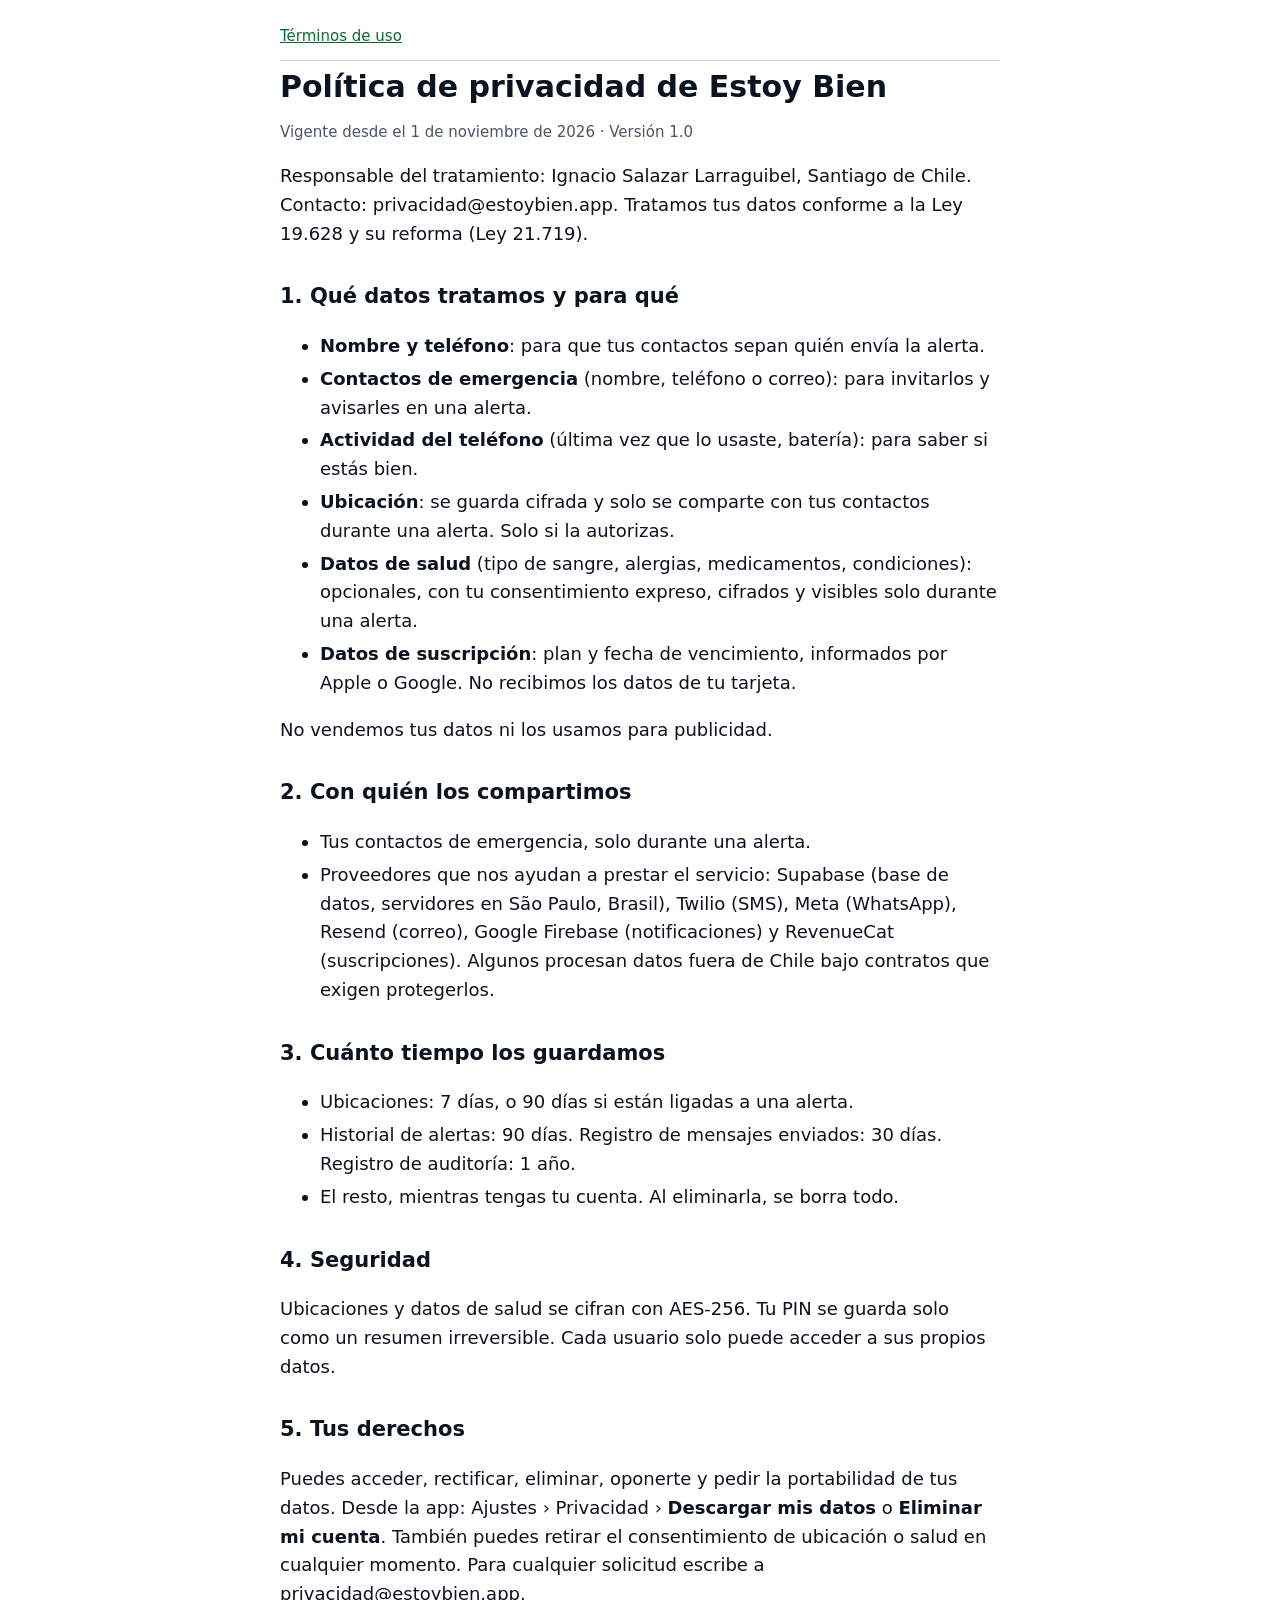
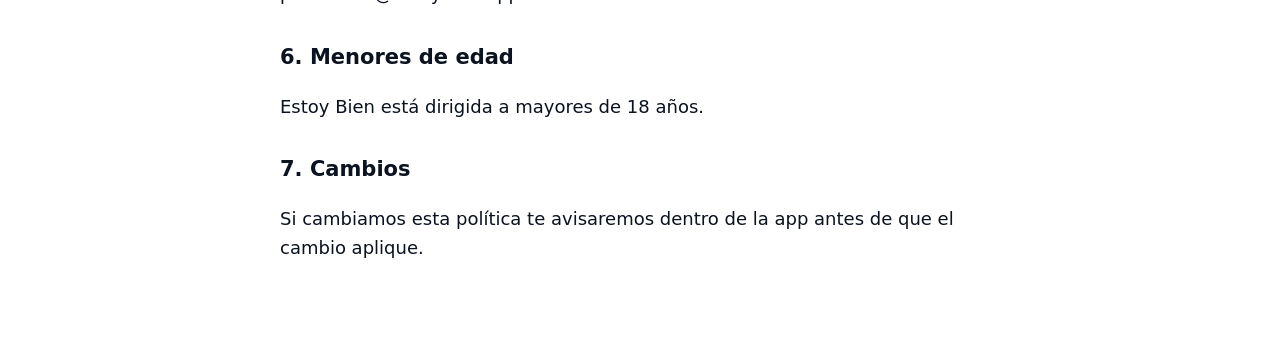
==== privacidad/index.html @ 0c0079cd "Páginas públicas: invitación, alerta, términos y privacidad Co-Authored-By: Claude Opus 5.5 <noreply" ====
<!doctype html><html lang="es"><head><meta charset="utf-8"><meta name="viewport" content="width=device-width,initial-scale=1">
<title>Política de privacidad · Estoy Bien</title><link rel="stylesheet" href="../legal.css"></head><body><main>
<nav><a href="../terminos/">Términos de uso</a></nav>
<h1>Política de privacidad de Estoy Bien</h1>
<p class="meta">Vigente desde el 1 de noviembre de 2026 · Versión 1.0</p>

<p>Responsable del tratamiento: Ignacio Salazar Larraguibel, Santiago de Chile. Contacto: <span>privacidad@estoybien.app</span>. Tratamos tus datos conforme a la Ley 19.628 y su reforma (Ley 21.719).</p>

<h2>1. Qué datos tratamos y para qué</h2>
<ul>
<li><b>Nombre y teléfono</b>: para que tus contactos sepan quién envía la alerta.</li>
<li><b>Contactos de emergencia</b> (nombre, teléfono o correo): para invitarlos y avisarles en una alerta.</li>
<li><b>Actividad del teléfono</b> (última vez que lo usaste, batería): para saber si estás bien.</li>
<li><b>Ubicación</b>: se guarda cifrada y solo se comparte con tus contactos durante una alerta. Solo si la autorizas.</li>
<li><b>Datos de salud</b> (tipo de sangre, alergias, medicamentos, condiciones): opcionales, con tu consentimiento expreso, cifrados y visibles solo durante una alerta.</li>
<li><b>Datos de suscripción</b>: plan y fecha de vencimiento, informados por Apple o Google. No recibimos los datos de tu tarjeta.</li>
</ul>
<p>No vendemos tus datos ni los usamos para publicidad.</p>

<h2>2. Con quién los compartimos</h2>
<ul>
<li>Tus contactos de emergencia, solo durante una alerta.</li>
<li>Proveedores que nos ayudan a prestar el servicio: Supabase (base de datos, servidores en São Paulo, Brasil), Twilio (SMS), Meta (WhatsApp), Resend (correo), Google Firebase (notificaciones) y RevenueCat (suscripciones). Algunos procesan datos fuera de Chile bajo contratos que exigen protegerlos.</li>
</ul>

<h2>3. Cuánto tiempo los guardamos</h2>
<ul>
<li>Ubicaciones: 7 días, o 90 días si están ligadas a una alerta.</li>
<li>Historial de alertas: 90 días. Registro de mensajes enviados: 30 días. Registro de auditoría: 1 año.</li>
<li>El resto, mientras tengas tu cuenta. Al eliminarla, se borra todo.</li>
</ul>

<h2>4. Seguridad</h2>
<p>Ubicaciones y datos de salud se cifran con AES-256. Tu PIN se guarda solo como un resumen irreversible. Cada usuario solo puede acceder a sus propios datos.</p>

<h2>5. Tus derechos</h2>
<p>Puedes acceder, rectificar, eliminar, oponerte y pedir la portabilidad de tus datos. Desde la app: Ajustes › Privacidad › <b>Descargar mis datos</b> o <b>Eliminar mi cuenta</b>. También puedes retirar el consentimiento de ubicación o salud en cualquier momento. Para cualquier solicitud escribe a <span>privacidad@estoybien.app</span>.</p>

<h2>6. Menores de edad</h2>
<p>Estoy Bien está dirigida a mayores de 18 años.</p>

<h2>7. Cambios</h2>
<p>Si cambiamos esta política te avisaremos dentro de la app antes de que el cambio aplique.</p>
</main></body></html>
---- legal.css ----
:root{--bg:#fff;--fg:#0B1220;--muted:#4A5568;--accent:#0A6B2D;--rule:#CDD3DB}
@media (prefers-color-scheme:dark){:root{--bg:#0D1117;--fg:#F5F7FA;--muted:#C9D1DC;--accent:#3ECF73;--rule:#2A3341}}
body{margin:0;background:var(--bg);color:var(--fg);font:18px/1.6 system-ui,-apple-system,"Segoe UI",Roboto,sans-serif}
main{max-width:720px;margin:0 auto;padding:24px 16px 64px}
h1{font-size:30px;line-height:1.2;margin:8px 0 4px} h2{font-size:21px;margin:32px 0 8px}
.meta{color:var(--muted);font-size:15px} a{color:var(--accent)} li{margin:4px 0}
.box{border:2px solid var(--accent);border-radius:12px;padding:12px 16px;font-weight:600}
nav{font-size:15px;border-bottom:1px solid var(--rule);padding-bottom:12px}
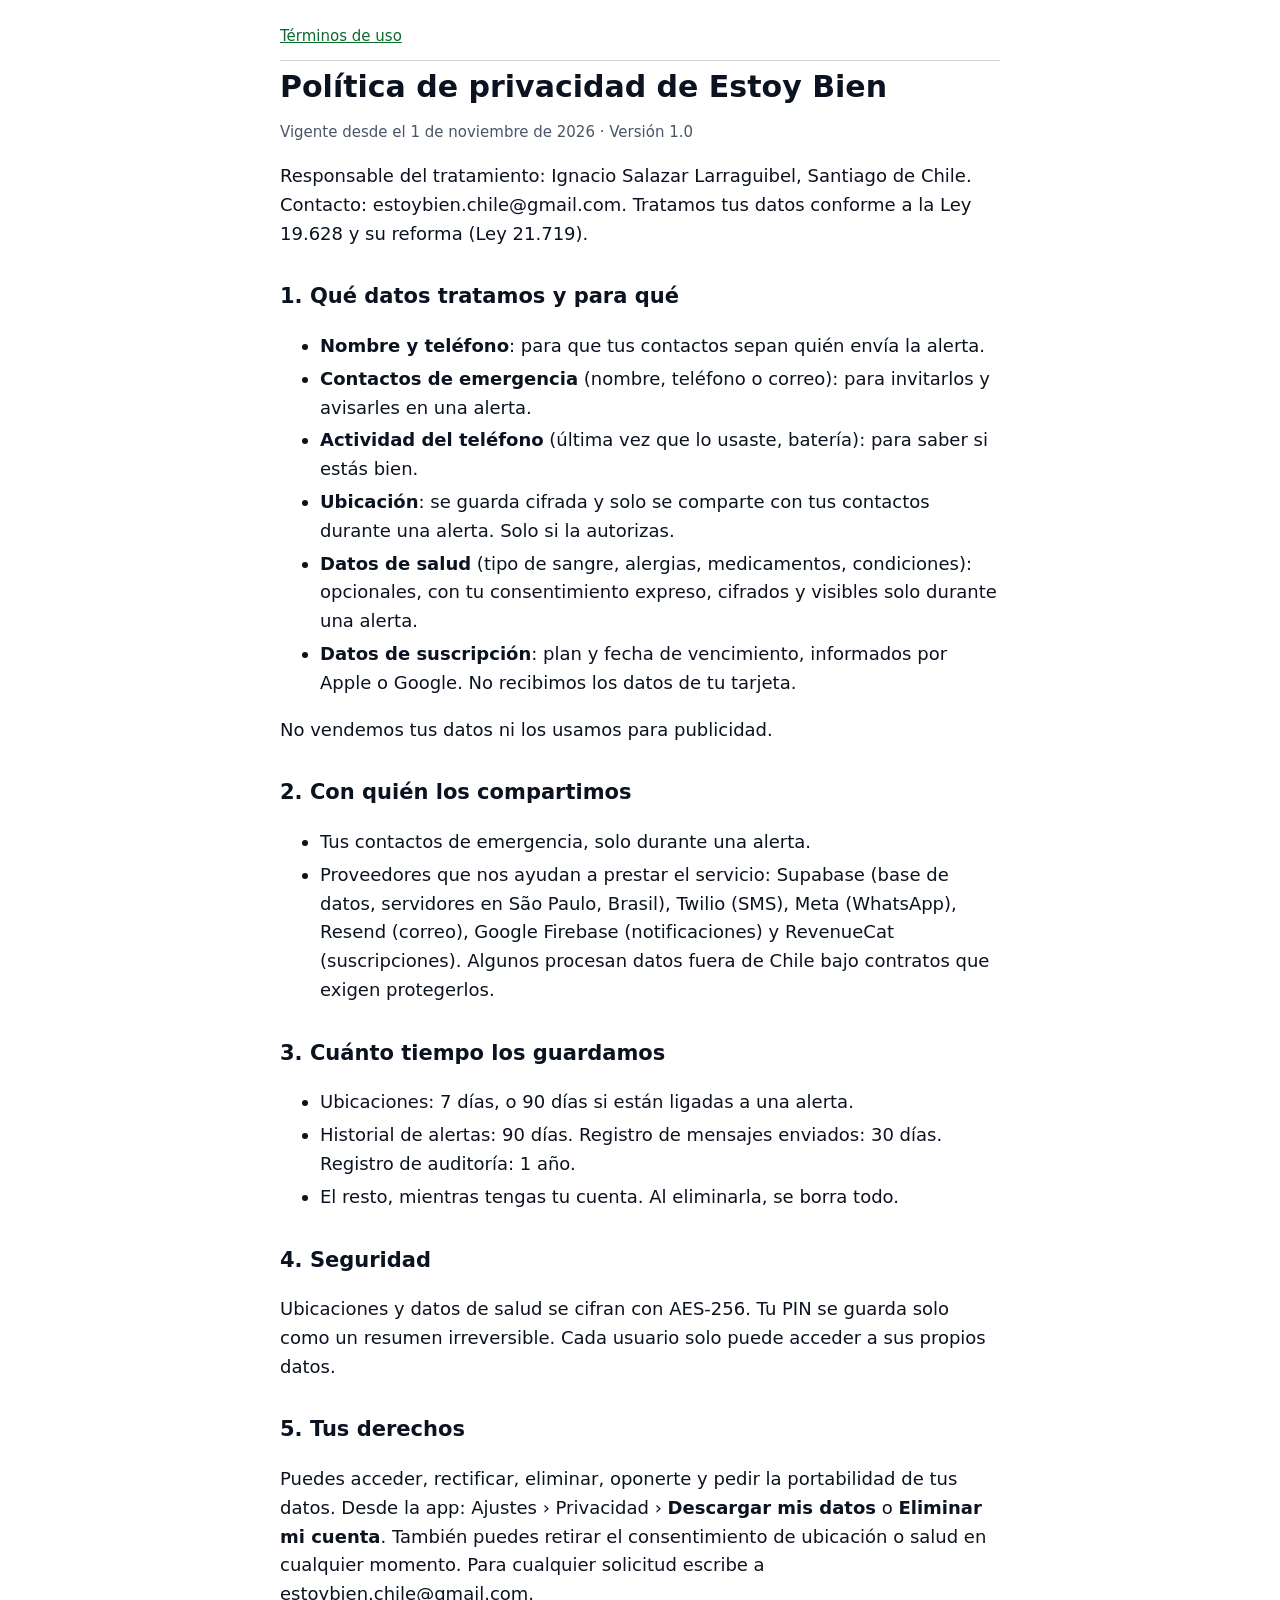
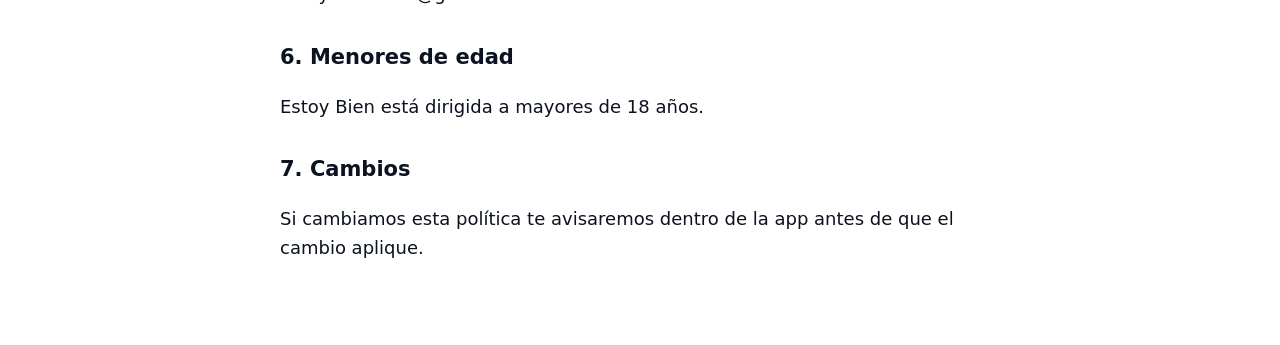
==== commit d3f61b27: "Contacto: estoybien.chile@gmail.com Co-Authored-By: Claude Opus 5.5 <noreply@anthropic.com> Claude-S" ====
--- a/privacidad/index.html
+++ b/privacidad/index.html
@@ -4,7 +4,7 @@
 <h1>Política de privacidad de Estoy Bien</h1>
 <p class="meta">Vigente desde el 1 de noviembre de 2026 · Versión 1.0</p>
 
-<p>Responsable del tratamiento: Ignacio Salazar Larraguibel, Santiago de Chile. Contacto: <span>privacidad@estoybien.app</span>. Tratamos tus datos conforme a la Ley 19.628 y su reforma (Ley 21.719).</p>
+<p>Responsable del tratamiento: Ignacio Salazar Larraguibel, Santiago de Chile. Contacto: <span>estoybien.chile@gmail.com</span>. Tratamos tus datos conforme a la Ley 19.628 y su reforma (Ley 21.719).</p>
 
 <h2>1. Qué datos tratamos y para qué</h2>
 <ul>
@@ -34,7 +34,7 @@
 <p>Ubicaciones y datos de salud se cifran con AES-256. Tu PIN se guarda solo como un resumen irreversible. Cada usuario solo puede acceder a sus propios datos.</p>
 
 <h2>5. Tus derechos</h2>
-<p>Puedes acceder, rectificar, eliminar, oponerte y pedir la portabilidad de tus datos. Desde la app: Ajustes › Privacidad › <b>Descargar mis datos</b> o <b>Eliminar mi cuenta</b>. También puedes retirar el consentimiento de ubicación o salud en cualquier momento. Para cualquier solicitud escribe a <span>privacidad@estoybien.app</span>.</p>
+<p>Puedes acceder, rectificar, eliminar, oponerte y pedir la portabilidad de tus datos. Desde la app: Ajustes › Privacidad › <b>Descargar mis datos</b> o <b>Eliminar mi cuenta</b>. También puedes retirar el consentimiento de ubicación o salud en cualquier momento. Para cualquier solicitud escribe a <span>estoybien.chile@gmail.com</span>.</p>
 
 <h2>6. Menores de edad</h2>
 <p>Estoy Bien está dirigida a mayores de 18 años.</p>
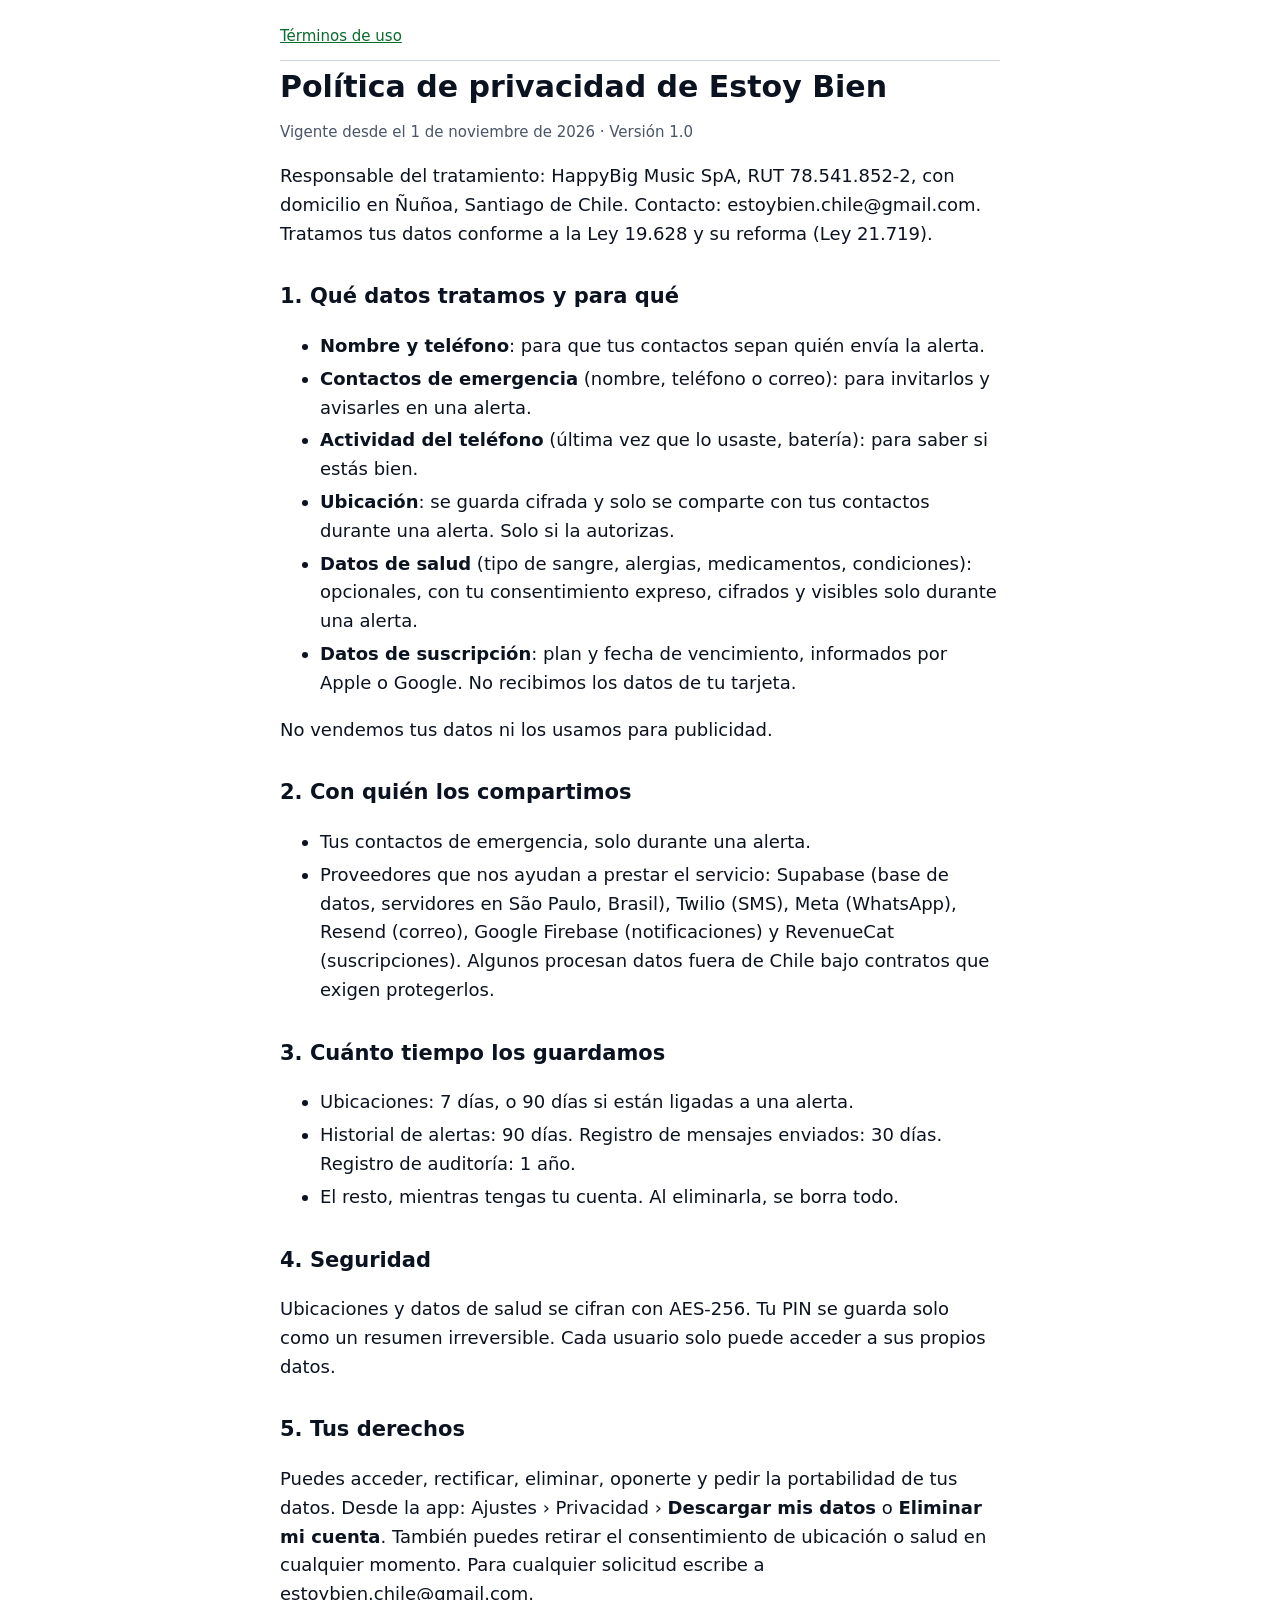
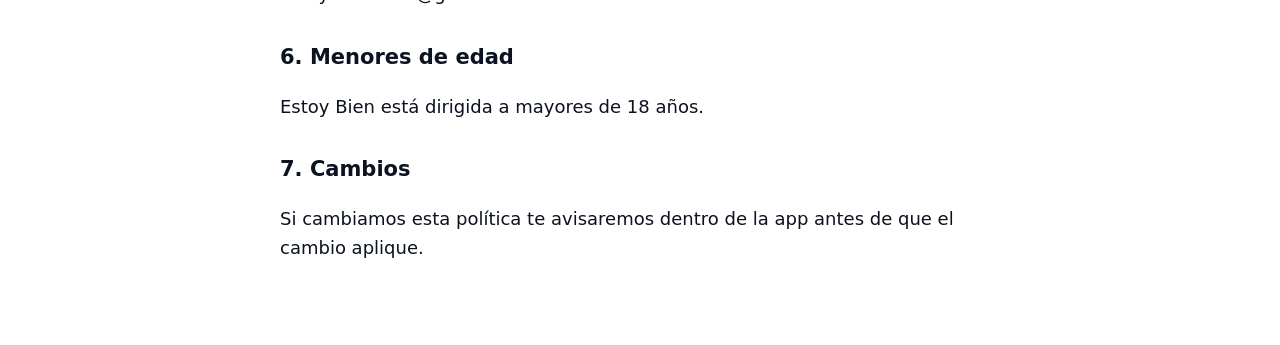
==== commit 56c56ebe: "Responsable legal: HappyBig Music SpA Co-Authored-By: Claude Opus 5.5 <noreply@anthropic.com> Claude" ====
--- a/privacidad/index.html
+++ b/privacidad/index.html
@@ -4,7 +4,7 @@
 <h1>Política de privacidad de Estoy Bien</h1>
 <p class="meta">Vigente desde el 1 de noviembre de 2026 · Versión 1.0</p>
 
-<p>Responsable del tratamiento: Ignacio Salazar Larraguibel, Santiago de Chile. Contacto: <span>estoybien.chile@gmail.com</span>. Tratamos tus datos conforme a la Ley 19.628 y su reforma (Ley 21.719).</p>
+<p>Responsable del tratamiento: HappyBig Music SpA, RUT 78.541.852-2, con domicilio en Ñuñoa, Santiago de Chile. Contacto: <span>estoybien.chile@gmail.com</span>. Tratamos tus datos conforme a la Ley 19.628 y su reforma (Ley 21.719).</p>
 
 <h2>1. Qué datos tratamos y para qué</h2>
 <ul>
